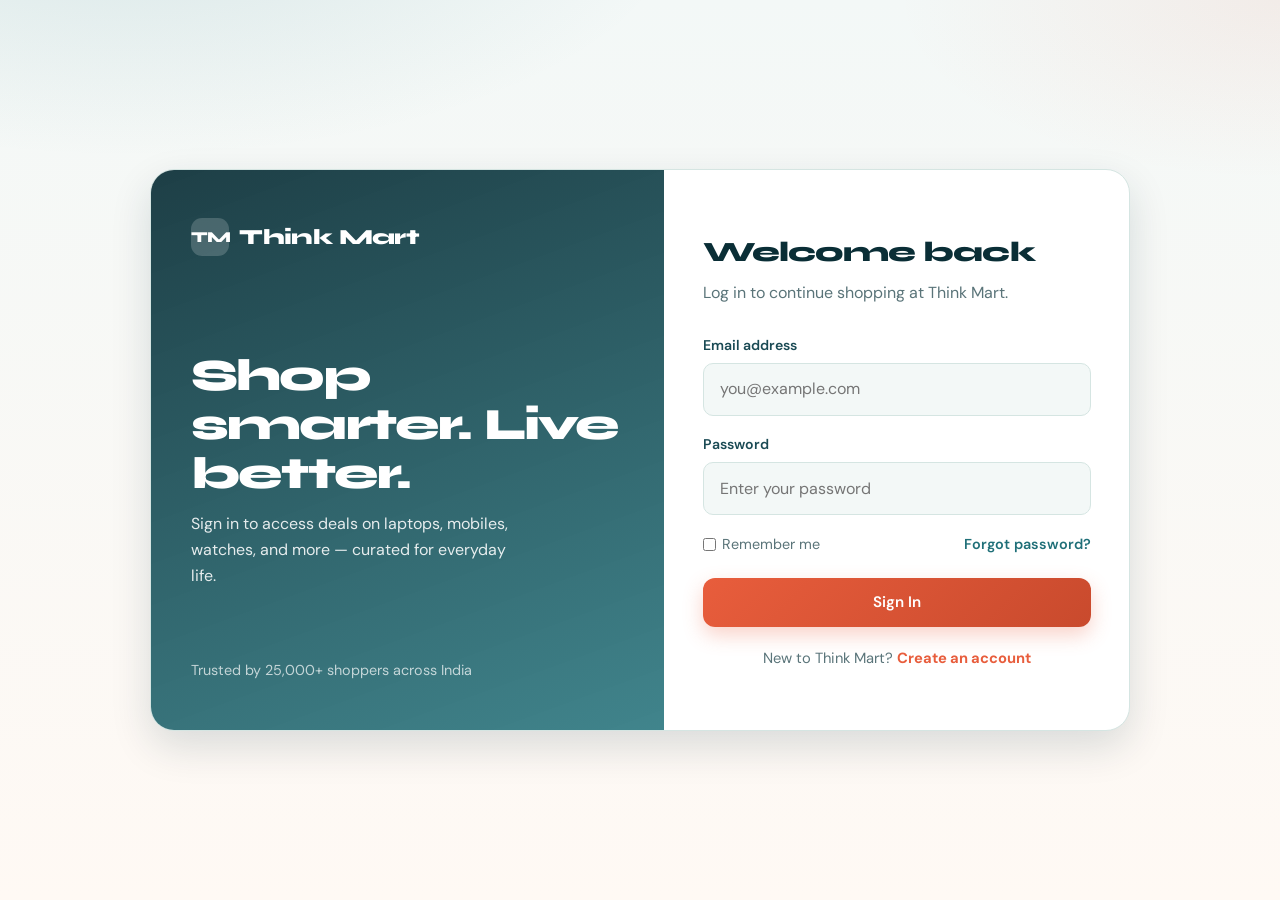
==== index.html @ 6e4559e9 "first commit" ====
<!DOCTYPE html>
<html lang="en">
<head>
  <meta charset="UTF-8" />
  <meta name="viewport" content="width=device-width, initial-scale=1.0" />
  <title>Login | Think Mart</title>
  <link rel="stylesheet" href="styles/style.css" />
</head>
<body>
  <main class="auth-page">
    <div class="auth-shell">
      <section class="auth-visual">
        <a class="brand" href="Home-Page.html">
          <span class="brand-mark">TM</span>
          Think Mart
        </a>
        <div>
          <h1>Shop smarter. Live better.</h1>
          <p>Sign in to access deals on laptops, mobiles, watches, and more — curated for everyday life.</p>
        </div>
        <p style="opacity:0.7;font-size:0.9rem;">Trusted by 25,000+ shoppers across India</p>
      </section>

      <section class="auth-form-wrap">
        <h2>Welcome back</h2>
        <p class="sub">Log in to continue shopping at Think Mart.</p>

        <form action="Home-Page.html" method="get">
          <div class="form-group">
            <label for="email">Email address</label>
            <input type="email" id="email" name="email" placeholder="you@example.com" required />
          </div>

          <div class="form-group">
            <label for="password">Password</label>
            <input type="password" id="password" name="password" placeholder="Enter your password" required />
          </div>

          <div class="form-row">
            <label><input type="checkbox" /> Remember me</label>
            <a href="#">Forgot password?</a>
          </div>

          <button type="submit" class="btn btn-primary btn-block">Sign In</button>
        </form>

        <p class="auth-switch">
          New to Think Mart?
          <a href="Register-Page.html">Create an account</a>
        </p>
      </section>
    </div>
  </main>
</body>
</html>
---- styles/style.css ----
/* ============================================
   Think Mart — Global Stylesheet
   ============================================ */

@import url('https://fonts.googleapis.com/css2?family=DM+Sans:ital,opsz,wght@0,9..40,400;0,9..40,500;0,9..40,600;0,9..40,700;1,9..40,400&family=Syne:wght@600;700;800&display=swap');

:root {
  --ink: #0a2e36;
  --ink-soft: #1a4a54;
  --teal: #1f6f78;
  --mint: #e8f4f2;
  --mist: #f3f8f7;
  --cream: #fff9f4;
  --coral: #e85d3c;
  --coral-dark: #c94a2d;
  --amber: #f0a04b;
  --gold: #e8b84a;
  --line: #d5e5e2;
  --muted: #5a7479;
  --white: #ffffff;
  --shadow: 0 10px 30px rgba(10, 46, 54, 0.08);
  --shadow-hover: 0 16px 40px rgba(10, 46, 54, 0.14);
  --radius: 16px;
  --radius-sm: 10px;
  --nav-h: 72px;
  --font-brand: 'Syne', sans-serif;
  --font-body: 'DM Sans', sans-serif;
  --max: 1180px;
}

*,
*::before,
*::after {
  box-sizing: border-box;
  margin: 0;
  padding: 0;
}

html {
  scroll-behavior: smooth;
}

body {
  font-family: var(--font-body);
  color: var(--ink);
  background:
    radial-gradient(ellipse 80% 50% at 10% -10%, rgba(31, 111, 120, 0.12), transparent 55%),
    radial-gradient(ellipse 60% 40% at 100% 0%, rgba(232, 93, 60, 0.08), transparent 50%),
    linear-gradient(180deg, var(--mist) 0%, var(--cream) 100%);
  background-attachment: fixed;
  min-height: 100vh;
  line-height: 1.6;
}

img {
  max-width: 100%;
  display: block;
}

a {
  color: inherit;
  text-decoration: none;
}

ul {
  list-style: none;
}

button,
input,
textarea,
select {
  font: inherit;
}

/* ---------- Layout ---------- */
.container {
  width: min(100% - 2.5rem, var(--max));
  margin-inline: auto;
}

.page {
  padding: 2.5rem 0 4rem;
}

.section-head {
  margin-bottom: 2rem;
}

.section-head h1,
.section-head h2 {
  font-family: var(--font-brand);
  font-weight: 800;
  letter-spacing: -0.03em;
  font-size: clamp(1.8rem, 3vw, 2.6rem);
  color: var(--ink);
}

.section-head p {
  color: var(--muted);
  margin-top: 0.4rem;
  max-width: 52ch;
}

/* ---------- Navbar ---------- */
.navbar {
  position: sticky;
  top: 0;
  z-index: 100;
  height: var(--nav-h);
  backdrop-filter: blur(14px);
  background: rgba(243, 248, 247, 0.88);
  border-bottom: 1px solid rgba(213, 229, 226, 0.9);
}

.nav-inner {
  height: 100%;
  display: flex;
  align-items: center;
  justify-content: space-between;
  gap: 1.5rem;
}

.brand {
  display: flex;
  align-items: center;
  gap: 0.65rem;
  font-family: var(--font-brand);
  font-weight: 800;
  font-size: 1.35rem;
  letter-spacing: -0.03em;
  color: var(--ink);
}

.brand-mark {
  width: 38px;
  height: 38px;
  border-radius: 11px;
  background: linear-gradient(145deg, var(--teal), var(--ink));
  color: var(--white);
  display: grid;
  place-items: center;
  font-size: 0.95rem;
  font-weight: 800;
  box-shadow: 0 6px 16px rgba(31, 111, 120, 0.28);
}

.nav-links {
  display: flex;
  align-items: center;
  gap: 0.35rem;
}

.nav-links a {
  padding: 0.55rem 0.9rem;
  border-radius: 999px;
  font-weight: 500;
  font-size: 0.95rem;
  color: var(--ink-soft);
  transition: background 0.2s, color 0.2s;
}

.nav-links a:hover,
.nav-links a.active {
  background: var(--mint);
  color: var(--teal);
}

.nav-actions {
  display: flex;
  align-items: center;
  gap: 0.6rem;
}

.cart-chip {
  display: inline-flex;
  align-items: center;
  gap: 0.4rem;
  padding: 0.5rem 0.9rem;
  border-radius: 999px;
  background: var(--white);
  border: 1px solid var(--line);
  font-weight: 600;
  font-size: 0.9rem;
  transition: box-shadow 0.2s, transform 0.2s;
}

.cart-chip:hover {
  box-shadow: var(--shadow);
  transform: translateY(-1px);
}

.cart-chip span {
  background: var(--coral);
  color: var(--white);
  font-size: 0.75rem;
  min-width: 1.35rem;
  height: 1.35rem;
  border-radius: 999px;
  display: grid;
  place-items: center;
}

.menu-toggle {
  display: none;
  width: 42px;
  height: 42px;
  border: 1px solid var(--line);
  border-radius: 10px;
  background: var(--white);
  cursor: pointer;
  align-items: center;
  justify-content: center;
  flex-direction: column;
  gap: 5px;
}

.menu-toggle span {
  width: 18px;
  height: 2px;
  background: var(--ink);
  border-radius: 2px;
}

/* ---------- Buttons ---------- */
.btn {
  display: inline-flex;
  align-items: center;
  justify-content: center;
  gap: 0.45rem;
  padding: 0.75rem 1.35rem;
  border-radius: 12px;
  border: none;
  cursor: pointer;
  font-weight: 600;
  font-size: 0.95rem;
  transition: transform 0.18s, box-shadow 0.18s, background 0.18s;
}

.btn:hover {
  transform: translateY(-2px);
}

.btn-primary {
  background: linear-gradient(135deg, var(--coral), var(--coral-dark));
  color: var(--white);
  box-shadow: 0 8px 20px rgba(232, 93, 60, 0.28);
}

.btn-primary:hover {
  box-shadow: 0 12px 28px rgba(232, 93, 60, 0.38);
}

.btn-secondary {
  background: var(--ink);
  color: var(--white);
}

.btn-outline {
  background: transparent;
  border: 1.5px solid var(--ink);
  color: var(--ink);
}

.btn-outline:hover {
  background: var(--ink);
  color: var(--white);
}

.btn-ghost {
  background: var(--mint);
  color: var(--teal);
}

.btn-block {
  width: 100%;
}

.btn-sm {
  padding: 0.55rem 0.95rem;
  font-size: 0.88rem;
}

/* ---------- Auth pages ---------- */
.auth-page {
  min-height: 100vh;
  display: grid;
  place-items: center;
  padding: 2rem 1.25rem;
}

.auth-shell {
  width: min(100%, 980px);
  display: grid;
  grid-template-columns: 1.05fr 0.95fr;
  background: var(--white);
  border-radius: 24px;
  overflow: hidden;
  box-shadow: var(--shadow-hover);
  border: 1px solid var(--line);
}

.auth-visual {
  background:
    linear-gradient(160deg, rgba(10, 46, 54, 0.92), rgba(31, 111, 120, 0.85)),
    url("data:image/svg+xml,%3Csvg width='60' height='60' viewBox='0 0 60 60' xmlns='http://www.w3.org/2000/svg'%3E%3Cg fill='none' fill-rule='evenodd'%3E%3Cg fill='%23ffffff' fill-opacity='0.06'%3E%3Cpath d='M36 34v-4h-2v4h-4v2h4v4h2v-4h4v-2h-4zm0-30V0h-2v4h-4v2h4v4h2V6h4V4h-4zM6 34v-4H4v4H0v2h4v4h2v-4h4v-2H6zM6 4V0H4v4H0v2h4v4h2V6h4V4H6z'/%3E%3C/g%3E%3C/g%3E%3C/svg%3E");
  color: var(--white);
  padding: 3rem 2.5rem;
  display: flex;
  flex-direction: column;
  justify-content: space-between;
  min-height: 560px;
}

.auth-visual .brand {
  color: var(--white);
}

.auth-visual .brand-mark {
  background: rgba(255, 255, 255, 0.18);
  box-shadow: none;
}

.auth-visual h1 {
  font-family: var(--font-brand);
  font-size: clamp(2rem, 3.5vw, 2.8rem);
  font-weight: 800;
  letter-spacing: -0.04em;
  line-height: 1.1;
  margin: 1.5rem 0 0.8rem;
}

.auth-visual p {
  opacity: 0.88;
  max-width: 30ch;
}

.auth-form-wrap {
  padding: 2.75rem 2.4rem;
  display: flex;
  flex-direction: column;
  justify-content: center;
}

.auth-form-wrap h2 {
  font-family: var(--font-brand);
  font-size: 1.75rem;
  font-weight: 800;
  letter-spacing: -0.03em;
  margin-bottom: 0.35rem;
}

.auth-form-wrap .sub {
  color: var(--muted);
  margin-bottom: 1.75rem;
}

.form-group {
  margin-bottom: 1.1rem;
}

.form-group label {
  display: block;
  font-weight: 600;
  font-size: 0.88rem;
  margin-bottom: 0.4rem;
  color: var(--ink-soft);
}

.form-group input,
.form-group textarea,
.form-group select {
  width: 100%;
  padding: 0.8rem 1rem;
  border: 1.5px solid var(--line);
  border-radius: var(--radius-sm);
  background: var(--mist);
  color: var(--ink);
  outline: none;
  transition: border-color 0.2s, box-shadow 0.2s, background 0.2s;
}

.form-group input:focus,
.form-group textarea:focus,
.form-group select:focus {
  border-color: var(--teal);
  background: var(--white);
  box-shadow: 0 0 0 4px rgba(31, 111, 120, 0.12);
}

.form-row {
  display: flex;
  justify-content: space-between;
  align-items: center;
  gap: 1rem;
  margin-bottom: 1.4rem;
  font-size: 0.9rem;
}

.form-row a {
  color: var(--teal);
  font-weight: 600;
}

.form-row label {
  display: flex;
  align-items: center;
  gap: 0.4rem;
  color: var(--muted);
}

.auth-switch {
  text-align: center;
  margin-top: 1.25rem;
  color: var(--muted);
  font-size: 0.92rem;
}

.auth-switch a {
  color: var(--coral);
  font-weight: 700;
}

/* ---------- Home ---------- */
.hero {
  display: grid;
  grid-template-columns: 1.1fr 0.9fr;
  gap: 2.5rem;
  align-items: center;
  padding: 3rem 0 2rem;
  min-height: calc(100vh - var(--nav-h) - 2rem);
}

.hero-copy .eyebrow {
  display: inline-block;
  font-weight: 700;
  font-size: 0.8rem;
  letter-spacing: 0.12em;
  text-transform: uppercase;
  color: var(--teal);
  margin-bottom: 0.9rem;
}

.hero-copy .brand-hero {
  font-family: var(--font-brand);
  font-size: clamp(3rem, 7vw, 5.2rem);
  font-weight: 800;
  letter-spacing: -0.05em;
  line-height: 0.95;
  color: var(--ink);
  margin-bottom: 0.85rem;
}

.hero-copy h1 {
  font-family: var(--font-brand);
  font-size: clamp(1.4rem, 2.5vw, 1.9rem);
  font-weight: 700;
  letter-spacing: -0.02em;
  color: var(--ink-soft);
  margin-bottom: 0.85rem;
}

.hero-copy p {
  color: var(--muted);
  max-width: 42ch;
  margin-bottom: 1.75rem;
  font-size: 1.05rem;
}

.hero-ctas {
  display: flex;
  flex-wrap: wrap;
  gap: 0.75rem;
}

.hero-visual {
  position: relative;
  border-radius: 28px;
  min-height: 420px;
  background:
    linear-gradient(145deg, rgba(10, 46, 54, 0.15), transparent 40%),
    linear-gradient(225deg, #1f6f78 0%, #0a2e36 55%, #e85d3c 140%);
  overflow: hidden;
  box-shadow: var(--shadow-hover);
}

.hero-visual::after {
  content: '';
  position: absolute;
  inset: 0;
  background:
    radial-gradient(circle at 70% 30%, rgba(255, 255, 255, 0.22), transparent 35%),
    repeating-linear-gradient(
      -18deg,
      transparent,
      transparent 18px,
      rgba(255, 255, 255, 0.04) 18px,
      rgba(255, 255, 255, 0.04) 19px
    );
}

.hero-float {
  position: absolute;
  z-index: 1;
  background: rgba(255, 255, 255, 0.95);
  border-radius: 16px;
  padding: 1rem 1.15rem;
  box-shadow: var(--shadow);
  animation: floatY 5s ease-in-out infinite;
}

.hero-float.one {
  top: 18%;
  left: 8%;
}

.hero-float.two {
  bottom: 16%;
  right: 10%;
  animation-delay: 1.2s;
}

.hero-float strong {
  display: block;
  font-family: var(--font-brand);
  font-size: 1.1rem;
}

.hero-float span {
  font-size: 0.85rem;
  color: var(--muted);
}

@keyframes floatY {
  0%, 100% { transform: translateY(0); }
  50% { transform: translateY(-10px); }
}

.category-strip {
  display: grid;
  grid-template-columns: repeat(4, 1fr);
  gap: 1rem;
  margin: 1rem 0 3rem;
}

.category-card {
  background: var(--white);
  border: 1px solid var(--line);
  border-radius: var(--radius);
  padding: 1.25rem;
  text-align: center;
  transition: transform 0.2s, box-shadow 0.2s;
}

.category-card:hover {
  transform: translateY(-4px);
  box-shadow: var(--shadow);
}

.category-icon {
  width: 52px;
  height: 52px;
  margin: 0 auto 0.75rem;
  border-radius: 14px;
  display: grid;
  place-items: center;
  font-size: 1.4rem;
  background: var(--mint);
  color: var(--teal);
  font-weight: 800;
  font-family: var(--font-brand);
}

.category-card h3 {
  font-family: var(--font-brand);
  font-size: 1.05rem;
  margin-bottom: 0.2rem;
}

.category-card p {
  font-size: 0.85rem;
  color: var(--muted);
}

.featured-grid {
  display: grid;
  grid-template-columns: repeat(3, 1fr);
  gap: 1.25rem;
}

/* ---------- Product cards ---------- */
.product-grid {
  display: grid;
  grid-template-columns: repeat(auto-fill, minmax(250px, 1fr));
  gap: 1.35rem;
}

.product-card {
  background: var(--white);
  border: 1px solid var(--line);
  border-radius: var(--radius);
  overflow: hidden;
  display: flex;
  flex-direction: column;
  transition: transform 0.22s, box-shadow 0.22s;
}

.product-card:hover {
  transform: translateY(-6px);
  box-shadow: var(--shadow-hover);
}

.product-media {
  position: relative;
  aspect-ratio: 4 / 3;
  background: linear-gradient(145deg, #dceceb, #b8d4d0);
  display: grid;
  place-items: center;
  overflow: hidden;
}

.product-media .emoji-fallback {
  font-size: 3.5rem;
  filter: grayscale(0.15);
}

.product-media img {
  width: 100%;
  height: 100%;
  object-fit: cover;
}

.badge-discount {
  position: absolute;
  top: 12px;
  left: 12px;
  background: var(--coral);
  color: var(--white);
  font-size: 0.75rem;
  font-weight: 700;
  padding: 0.3rem 0.55rem;
  border-radius: 8px;
}

.product-body {
  padding: 1.15rem 1.2rem 1.3rem;
  display: flex;
  flex-direction: column;
  flex: 1;
  gap: 0.45rem;
}

.product-cat {
  font-size: 0.75rem;
  font-weight: 700;
  letter-spacing: 0.06em;
  text-transform: uppercase;
  color: var(--teal);
}

.product-body h3 {
  font-family: var(--font-brand);
  font-size: 1.1rem;
  letter-spacing: -0.02em;
  line-height: 1.25;
}

.rating {
  display: flex;
  align-items: center;
  gap: 0.35rem;
  font-size: 0.88rem;
  color: var(--muted);
}

.stars {
  color: var(--gold);
  letter-spacing: 1px;
}

.price-row {
  display: flex;
  align-items: baseline;
  gap: 0.5rem;
  margin-top: auto;
  padding-top: 0.35rem;
}

.price {
  font-family: var(--font-brand);
  font-weight: 800;
  font-size: 1.25rem;
  color: var(--ink);
}

.price-old {
  color: var(--muted);
  text-decoration: line-through;
  font-size: 0.9rem;
}

.product-body .btn {
  margin-top: 0.75rem;
}

.toolbar {
  display: flex;
  flex-wrap: wrap;
  gap: 0.75rem;
  align-items: center;
  justify-content: space-between;
  margin-bottom: 1.75rem;
}

.filters {
  display: flex;
  flex-wrap: wrap;
  gap: 0.5rem;
}

.filter-btn {
  padding: 0.5rem 0.95rem;
  border-radius: 999px;
  border: 1.5px solid var(--line);
  background: var(--white);
  color: var(--ink-soft);
  font-weight: 600;
  font-size: 0.88rem;
  cursor: pointer;
  transition: all 0.18s;
}

.filter-btn:hover,
.filter-btn.active {
  background: var(--ink);
  border-color: var(--ink);
  color: var(--white);
}

.search-box {
  display: flex;
  align-items: center;
  gap: 0.5rem;
  background: var(--white);
  border: 1.5px solid var(--line);
  border-radius: 12px;
  padding: 0.55rem 0.9rem;
  min-width: min(100%, 260px);
}

.search-box input {
  border: none;
  outline: none;
  background: transparent;
  width: 100%;
}

/* ---------- Cart ---------- */
.cart-layout {
  display: grid;
  grid-template-columns: 1.5fr 0.9fr;
  gap: 1.5rem;
  align-items: start;
}

.cart-list {
  display: flex;
  flex-direction: column;
  gap: 1rem;
}

.cart-item {
  background: var(--white);
  border: 1px solid var(--line);
  border-radius: var(--radius);
  padding: 1.15rem;
  display: grid;
  grid-template-columns: 88px 1fr auto;
  gap: 1rem;
  align-items: center;
  box-shadow: var(--shadow);
}

.cart-thumb {
  width: 88px;
  height: 88px;
  border-radius: 12px;
  background: linear-gradient(145deg, #dceceb, #b8d4d0);
  display: grid;
  place-items: center;
  font-size: 2rem;
}

.cart-info h3 {
  font-family: var(--font-brand);
  font-size: 1.05rem;
  margin-bottom: 0.2rem;
}

.cart-info .meta {
  color: var(--muted);
  font-size: 0.88rem;
}

.qty-control {
  display: inline-flex;
  align-items: center;
  gap: 0.35rem;
  margin-top: 0.65rem;
  background: var(--mist);
  border-radius: 10px;
  padding: 0.25rem;
}

.qty-control button {
  width: 30px;
  height: 30px;
  border: none;
  border-radius: 8px;
  background: var(--white);
  cursor: pointer;
  font-weight: 700;
  color: var(--ink);
  box-shadow: 0 1px 3px rgba(0, 0, 0, 0.06);
}

.qty-control span {
  min-width: 1.5rem;
  text-align: center;
  font-weight: 700;
}

.cart-price {
  text-align: right;
}

.cart-price .amount {
  font-family: var(--font-brand);
  font-weight: 800;
  font-size: 1.15rem;
}

.remove-link {
  display: inline-block;
  margin-top: 0.45rem;
  color: var(--coral);
  font-size: 0.85rem;
  font-weight: 600;
  background: none;
  border: none;
  cursor: pointer;
}

.summary-card {
  background: var(--white);
  border: 1px solid var(--line);
  border-radius: var(--radius);
  padding: 1.5rem;
  box-shadow: var(--shadow);
  position: sticky;
  top: calc(var(--nav-h) + 1rem);
}

.summary-card h2 {
  font-family: var(--font-brand);
  font-size: 1.35rem;
  margin-bottom: 1.1rem;
}

.summary-row {
  display: flex;
  justify-content: space-between;
  margin-bottom: 0.7rem;
  color: var(--muted);
}

.summary-row.total {
  margin-top: 0.9rem;
  padding-top: 0.9rem;
  border-top: 1.5px dashed var(--line);
  color: var(--ink);
  font-weight: 700;
  font-size: 1.1rem;
}

.summary-card .btn {
  margin-top: 1.15rem;
}

.promo-note {
  margin-top: 1rem;
  font-size: 0.85rem;
  color: var(--teal);
  background: var(--mint);
  padding: 0.75rem 0.9rem;
  border-radius: 10px;
}

/* ---------- About ---------- */
.about-hero {
  display: grid;
  grid-template-columns: 1.1fr 0.9fr;
  gap: 2rem;
  align-items: center;
  margin-bottom: 3rem;
}

.about-panel {
  border-radius: 24px;
  min-height: 320px;
  background:
    linear-gradient(145deg, rgba(31, 111, 120, 0.9), rgba(10, 46, 54, 0.95)),
    repeating-linear-gradient(
      45deg,
      transparent,
      transparent 12px,
      rgba(255, 255, 255, 0.04) 12px,
      rgba(255, 255, 255, 0.04) 13px
    );
  color: var(--white);
  padding: 2.25rem;
  display: flex;
  flex-direction: column;
  justify-content: flex-end;
  box-shadow: var(--shadow-hover);
}

.about-panel h2 {
  font-family: var(--font-brand);
  font-size: 1.8rem;
  letter-spacing: -0.03em;
  margin-bottom: 0.5rem;
}

.mission-grid {
  display: grid;
  grid-template-columns: repeat(3, 1fr);
  gap: 1.15rem;
  margin-bottom: 3rem;
}

.mission-card {
  background: var(--white);
  border: 1px solid var(--line);
  border-radius: var(--radius);
  padding: 1.5rem;
  box-shadow: var(--shadow);
}

.mission-card .num {
  font-family: var(--font-brand);
  font-weight: 800;
  color: var(--coral);
  font-size: 1.1rem;
  margin-bottom: 0.5rem;
}

.mission-card h3 {
  font-family: var(--font-brand);
  margin-bottom: 0.4rem;
}

.mission-card p {
  color: var(--muted);
  font-size: 0.95rem;
}

.team-grid {
  display: grid;
  grid-template-columns: repeat(4, 1fr);
  gap: 1.15rem;
  margin-bottom: 3rem;
}

.team-card {
  background: var(--white);
  border: 1px solid var(--line);
  border-radius: var(--radius);
  padding: 1.35rem 1.1rem;
  text-align: center;
  transition: transform 0.2s, box-shadow 0.2s;
}

.team-card:hover {
  transform: translateY(-4px);
  box-shadow: var(--shadow);
}

.avatar {
  width: 72px;
  height: 72px;
  border-radius: 50%;
  margin: 0 auto 0.85rem;
  display: grid;
  place-items: center;
  font-family: var(--font-brand);
  font-weight: 800;
  font-size: 1.25rem;
  color: var(--white);
  background: linear-gradient(145deg, var(--teal), var(--ink));
}

.team-card h3 {
  font-family: var(--font-brand);
  font-size: 1.05rem;
}

.team-card p {
  color: var(--muted);
  font-size: 0.88rem;
}

.trust-row {
  display: grid;
  grid-template-columns: repeat(4, 1fr);
  gap: 1rem;
}

.trust-badge {
  background: var(--mint);
  border-radius: var(--radius);
  padding: 1.25rem 1rem;
  text-align: center;
  border: 1px solid var(--line);
}

.trust-badge strong {
  display: block;
  font-family: var(--font-brand);
  font-size: 1.05rem;
  margin-bottom: 0.25rem;
}

.trust-badge span {
  font-size: 0.88rem;
  color: var(--muted);
}

/* ---------- Contact ---------- */
.contact-layout {
  display: grid;
  grid-template-columns: 1.1fr 0.9fr;
  gap: 1.5rem;
  align-items: start;
}

.contact-form,
.contact-info {
  background: var(--white);
  border: 1px solid var(--line);
  border-radius: var(--radius);
  padding: 1.75rem;
  box-shadow: var(--shadow);
}

.contact-form h2,
.contact-info h2 {
  font-family: var(--font-brand);
  font-size: 1.4rem;
  margin-bottom: 1.15rem;
}

.contact-form textarea {
  min-height: 140px;
  resize: vertical;
}

.info-block {
  display: flex;
  gap: 0.9rem;
  margin-bottom: 1.25rem;
}

.info-icon {
  width: 44px;
  height: 44px;
  border-radius: 12px;
  background: var(--mint);
  color: var(--teal);
  display: grid;
  place-items: center;
  font-weight: 800;
  flex-shrink: 0;
}

.info-block h3 {
  font-size: 0.95rem;
  margin-bottom: 0.15rem;
}

.info-block p {
  color: var(--muted);
  font-size: 0.92rem;
}

.social-links {
  display: flex;
  flex-wrap: wrap;
  gap: 0.55rem;
  margin-top: 0.5rem;
}

.social-links a {
  padding: 0.55rem 0.95rem;
  border-radius: 10px;
  background: var(--mist);
  border: 1px solid var(--line);
  font-weight: 600;
  font-size: 0.88rem;
  transition: background 0.18s, color 0.18s;
}

.social-links a:hover {
  background: var(--ink);
  color: var(--white);
  border-color: var(--ink);
}

.map-placeholder {
  margin-top: 1.25rem;
  height: 160px;
  border-radius: 14px;
  background:
    linear-gradient(135deg, rgba(31, 111, 120, 0.15), rgba(232, 93, 60, 0.12)),
    repeating-linear-gradient(
      90deg,
      transparent,
      transparent 20px,
      rgba(10, 46, 54, 0.04) 20px,
      rgba(10, 46, 54, 0.04) 21px
    );
  display: grid;
  place-items: center;
  color: var(--muted);
  font-weight: 600;
  border: 1px dashed var(--line);
}

/* ---------- Footer ---------- */
.footer {
  margin-top: 2rem;
  background: var(--ink);
  color: rgba(255, 255, 255, 0.82);
  padding: 2.75rem 0 1.5rem;
}

.footer-grid {
  display: grid;
  grid-template-columns: 1.4fr 1fr 1fr 1fr;
  gap: 2rem;
  margin-bottom: 2rem;
}

.footer .brand {
  color: var(--white);
  margin-bottom: 0.75rem;
}

.footer .brand-mark {
  background: rgba(255, 255, 255, 0.15);
  box-shadow: none;
}

.footer p {
  font-size: 0.92rem;
  max-width: 32ch;
  opacity: 0.8;
}

.footer h4 {
  font-family: var(--font-brand);
  color: var(--white);
  margin-bottom: 0.85rem;
}

.footer a {
  display: block;
  margin-bottom: 0.45rem;
  font-size: 0.92rem;
  opacity: 0.8;
  transition: opacity 0.15s;
}

.footer a:hover {
  opacity: 1;
}

.footer-bottom {
  border-top: 1px solid rgba(255, 255, 255, 0.12);
  padding-top: 1.15rem;
  display: flex;
  justify-content: space-between;
  flex-wrap: wrap;
  gap: 0.75rem;
  font-size: 0.85rem;
  opacity: 0.7;
}

/* ---------- Utilities ---------- */
.empty-state {
  text-align: center;
  padding: 3rem 1.5rem;
  background: var(--white);
  border: 1px dashed var(--line);
  border-radius: var(--radius);
}

.empty-state h3 {
  font-family: var(--font-brand);
  margin-bottom: 0.4rem;
}

.empty-state p {
  color: var(--muted);
  margin-bottom: 1.1rem;
}

/* ---------- Responsive ---------- */
@media (max-width: 960px) {
  .auth-shell,
  .hero,
  .about-hero,
  .cart-layout,
  .contact-layout {
    grid-template-columns: 1fr;
  }

  .auth-visual {
    min-height: 240px;
  }

  .category-strip,
  .featured-grid,
  .mission-grid,
  .team-grid,
  .trust-row,
  .footer-grid {
    grid-template-columns: repeat(2, 1fr);
  }

  .hero {
    min-height: auto;
    padding-top: 2rem;
  }

  .hero-visual {
    min-height: 300px;
  }
}

@media (max-width: 720px) {
  .menu-toggle {
    display: inline-flex;
  }

  .nav-links {
    display: none;
    position: absolute;
    top: var(--nav-h);
    left: 0;
    right: 0;
    background: rgba(243, 248, 247, 0.98);
    border-bottom: 1px solid var(--line);
    flex-direction: column;
    padding: 0.75rem;
    gap: 0.25rem;
  }

  .nav-links.open {
    display: flex;
  }

  .nav-links a {
    width: 100%;
  }

  .nav-actions .btn {
    display: none;
  }

  .category-strip,
  .featured-grid,
  .mission-grid,
  .team-grid,
  .trust-row,
  .footer-grid {
    grid-template-columns: 1fr;
  }

  .cart-item {
    grid-template-columns: 72px 1fr;
  }

  .cart-price {
    grid-column: 1 / -1;
    text-align: left;
    display: flex;
    justify-content: space-between;
    align-items: center;
  }
}
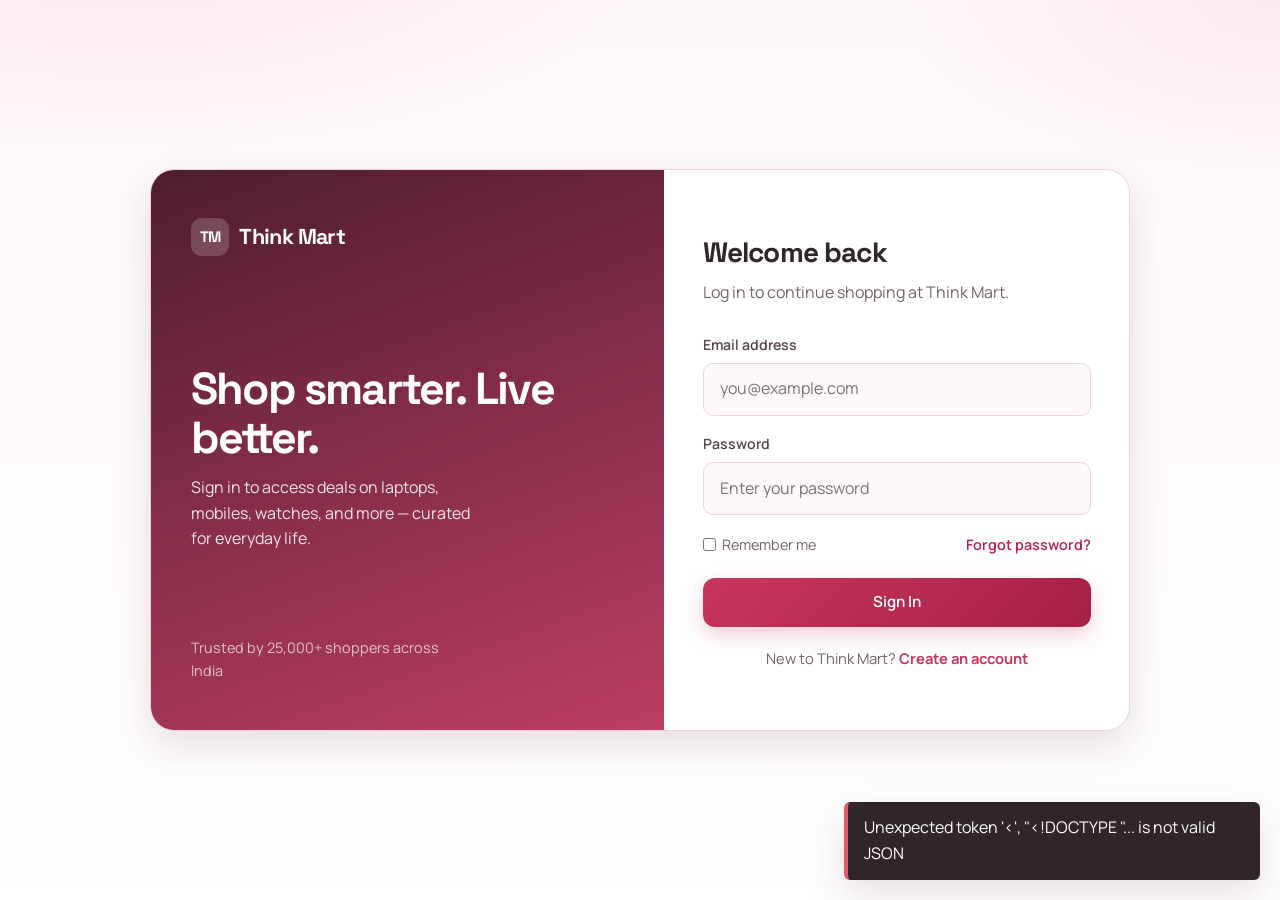
==== commit 3a4b758a: "update folder" ====
--- a/index.html
+++ b/index.html
@@ -25,7 +25,7 @@
         <h2>Welcome back</h2>
         <p class="sub">Log in to continue shopping at Think Mart.</p>
 
-        <form action="Home-Page.html" method="get">
+        <form action="Home-Page.html" method="get" data-login-form>
           <div class="form-group">
             <label for="email">Email address</label>
             <input type="email" id="email" name="email" placeholder="you@example.com" required />
@@ -51,5 +51,6 @@
       </section>
     </div>
   </main>
+  <script src="app.js" defer></script>
 </body>
 </html>
--- a/styles/style.css
+++ b/styles/style.css
@@ -2,29 +2,29 @@
    Think Mart — Global Stylesheet
    ============================================ */
 
-@import url('https://fonts.googleapis.com/css2?family=DM+Sans:ital,opsz,wght@0,9..40,400;0,9..40,500;0,9..40,600;0,9..40,700;1,9..40,400&family=Syne:wght@600;700;800&display=swap');
+@import url('https://fonts.googleapis.com/css2?family=Manrope:wght@400;500;600;700;800&family=Space+Grotesk:wght@500;600;700&display=swap');
 
 :root {
-  --ink: #0a2e36;
-  --ink-soft: #1a4a54;
-  --teal: #1f6f78;
-  --mint: #e8f4f2;
-  --mist: #f3f8f7;
-  --cream: #fff9f4;
-  --coral: #e85d3c;
-  --coral-dark: #c94a2d;
-  --amber: #f0a04b;
-  --gold: #e8b84a;
-  --line: #d5e5e2;
-  --muted: #5a7479;
+  --ink: #30252a;
+  --ink-soft: #55434a;
+  --teal: #b4234d;
+  --mint: #fbe9ef;
+  --mist: #fff8fa;
+  --cream: #ffffff;
+  --coral: #c7375d;
+  --coral-dark: #a61f45;
+  --amber: #d18a3d;
+  --gold: #c58a38;
+  --line: #edd4dc;
+  --muted: #71646a;
   --white: #ffffff;
-  --shadow: 0 10px 30px rgba(10, 46, 54, 0.08);
-  --shadow-hover: 0 16px 40px rgba(10, 46, 54, 0.14);
+  --shadow: 0 10px 30px rgba(91, 30, 52, 0.08);
+  --shadow-hover: 0 16px 40px rgba(91, 30, 52, 0.14);
   --radius: 16px;
   --radius-sm: 10px;
   --nav-h: 72px;
-  --font-brand: 'Syne', sans-serif;
-  --font-body: 'DM Sans', sans-serif;
+  --font-brand: 'Space Grotesk', sans-serif;
+  --font-body: 'Manrope', sans-serif;
   --max: 1180px;
 }
 
@@ -44,8 +44,8 @@
   font-family: var(--font-body);
   color: var(--ink);
   background:
-    radial-gradient(ellipse 80% 50% at 10% -10%, rgba(31, 111, 120, 0.12), transparent 55%),
-    radial-gradient(ellipse 60% 40% at 100% 0%, rgba(232, 93, 60, 0.08), transparent 50%),
+    radial-gradient(ellipse 80% 50% at 10% -10%, rgba(196, 55, 93, 0.10), transparent 55%),
+    radial-gradient(ellipse 60% 40% at 100% 0%, rgba(180, 35, 77, 0.07), transparent 50%),
     linear-gradient(180deg, var(--mist) 0%, var(--cream) 100%);
   background-attachment: fixed;
   min-height: 100vh;
@@ -109,8 +109,8 @@
   z-index: 100;
   height: var(--nav-h);
   backdrop-filter: blur(14px);
-  background: rgba(243, 248, 247, 0.88);
-  border-bottom: 1px solid rgba(213, 229, 226, 0.9);
+  background: rgba(255, 248, 250, 0.9);
+  border-bottom: 1px solid rgba(237, 212, 220, 0.9);
 }
 
 .nav-inner {
@@ -136,13 +136,13 @@
   width: 38px;
   height: 38px;
   border-radius: 11px;
-  background: linear-gradient(145deg, var(--teal), var(--ink));
+  background: linear-gradient(145deg, var(--coral), var(--coral-dark));
   color: var(--white);
   display: grid;
   place-items: center;
   font-size: 0.95rem;
   font-weight: 800;
-  box-shadow: 0 6px 16px rgba(31, 111, 120, 0.28);
+  box-shadow: 0 6px 16px rgba(180, 35, 77, 0.24);
 }
 
 .nav-links {
@@ -244,11 +244,11 @@
 .btn-primary {
   background: linear-gradient(135deg, var(--coral), var(--coral-dark));
   color: var(--white);
-  box-shadow: 0 8px 20px rgba(232, 93, 60, 0.28);
+  box-shadow: 0 8px 20px rgba(199, 55, 93, 0.25);
 }
 
 .btn-primary:hover {
-  box-shadow: 0 12px 28px rgba(232, 93, 60, 0.38);
+  box-shadow: 0 12px 28px rgba(199, 55, 93, 0.34);
 }
 
 .btn-secondary {
@@ -302,7 +302,7 @@
 
 .auth-visual {
   background:
-    linear-gradient(160deg, rgba(10, 46, 54, 0.92), rgba(31, 111, 120, 0.85)),
+    linear-gradient(160deg, rgba(71, 20, 39, 0.96), rgba(181, 35, 77, 0.88)),
     url("data:image/svg+xml,%3Csvg width='60' height='60' viewBox='0 0 60 60' xmlns='http://www.w3.org/2000/svg'%3E%3Cg fill='none' fill-rule='evenodd'%3E%3Cg fill='%23ffffff' fill-opacity='0.06'%3E%3Cpath d='M36 34v-4h-2v4h-4v2h4v4h2v-4h4v-2h-4zm0-30V0h-2v4h-4v2h4v4h2V6h4V4h-4zM6 34v-4H4v4H0v2h4v4h2v-4h4v-2H6zM6 4V0H4v4H0v2h4v4h2V6h4V4H6z'/%3E%3C/g%3E%3C/g%3E%3C/svg%3E");
   color: var(--white);
   padding: 3rem 2.5rem;
@@ -385,7 +385,7 @@
 .form-group select:focus {
   border-color: var(--teal);
   background: var(--white);
-  box-shadow: 0 0 0 4px rgba(31, 111, 120, 0.12);
+  box-shadow: 0 0 0 4px rgba(180, 35, 77, 0.12);
 }
 
 .form-row {
@@ -478,8 +478,8 @@
   border-radius: 28px;
   min-height: 420px;
   background:
-    linear-gradient(145deg, rgba(10, 46, 54, 0.15), transparent 40%),
-    linear-gradient(225deg, #1f6f78 0%, #0a2e36 55%, #e85d3c 140%);
+    linear-gradient(145deg, rgba(71, 20, 39, 0.12), transparent 40%),
+    linear-gradient(225deg, #c7375d 0%, #7c1838 58%, #f3b4c4 145%);
   overflow: hidden;
   box-shadow: var(--shadow-hover);
 }
@@ -612,22 +612,24 @@
 
 .product-media {
   position: relative;
-  aspect-ratio: 4 / 3;
-  background: linear-gradient(145deg, #dceceb, #b8d4d0);
+  aspect-ratio: 1 / 1;
+  max-height: 320px;
+  background: linear-gradient(145deg, #fff0f4, #eab9c7);
   display: grid;
   place-items: center;
   overflow: hidden;
-}
-
-.product-media .emoji-fallback {
-  font-size: 3.5rem;
-  filter: grayscale(0.15);
 }
 
 .product-media img {
   width: 100%;
   height: 100%;
   object-fit: cover;
+  object-position: center;
+  transition: transform 0.35s ease;
+}
+
+.product-card:hover .product-media img {
+  transform: scale(1.035);
 }
 
 .badge-discount {
@@ -775,20 +777,24 @@
   border-radius: var(--radius);
   padding: 1.15rem;
   display: grid;
-  grid-template-columns: 88px 1fr auto;
+  grid-template-columns: 104px 1fr auto;
   gap: 1rem;
   align-items: center;
   box-shadow: var(--shadow);
 }
 
 .cart-thumb {
-  width: 88px;
-  height: 88px;
+  width: 104px;
+  height: 104px;
   border-radius: 12px;
-  background: linear-gradient(145deg, #dceceb, #b8d4d0);
-  display: grid;
-  place-items: center;
-  font-size: 2rem;
+  background: linear-gradient(145deg, #fff0f4, #eab9c7);
+  overflow: hidden;
+}
+
+.cart-thumb img {
+  width: 100%;
+  height: 100%;
+  object-fit: cover;
 }
 
 .cart-info h3 {
@@ -909,7 +915,7 @@
   border-radius: 24px;
   min-height: 320px;
   background:
-    linear-gradient(145deg, rgba(31, 111, 120, 0.9), rgba(10, 46, 54, 0.95)),
+    linear-gradient(145deg, rgba(192, 49, 87, 0.92), rgba(91, 24, 48, 0.96)),
     repeating-linear-gradient(
       45deg,
       transparent,
@@ -1121,13 +1127,13 @@
   height: 160px;
   border-radius: 14px;
   background:
-    linear-gradient(135deg, rgba(31, 111, 120, 0.15), rgba(232, 93, 60, 0.12)),
+    linear-gradient(135deg, rgba(196, 55, 93, 0.15), rgba(232, 139, 165, 0.12)),
     repeating-linear-gradient(
       90deg,
       transparent,
       transparent 20px,
-      rgba(10, 46, 54, 0.04) 20px,
-      rgba(10, 46, 54, 0.04) 21px
+      rgba(91, 30, 52, 0.04) 20px,
+      rgba(91, 30, 52, 0.04) 21px
     );
   display: grid;
   place-items: center;
@@ -1213,6 +1219,39 @@
 .empty-state p {
   color: var(--muted);
   margin-bottom: 1.1rem;
+}
+
+.site-toast {
+  position: fixed;
+  z-index: 200;
+  right: 1.25rem;
+  bottom: 1.25rem;
+  max-width: min(26rem, calc(100vw - 2.5rem));
+  padding: 0.85rem 1rem;
+  color: var(--white);
+  background: var(--ink);
+  border-left: 4px solid var(--coral);
+  border-radius: 6px;
+  box-shadow: var(--shadow-hover);
+  opacity: 0;
+  transform: translateY(8px);
+  transition: opacity 0.2s ease, transform 0.2s ease;
+  pointer-events: none;
+}
+
+.site-toast.is-visible {
+  opacity: 1;
+  transform: translateY(0);
+}
+
+.site-toast.is-error {
+  border-left-color: #e55b65;
+}
+
+.btn:disabled {
+  opacity: 0.5;
+  cursor: not-allowed;
+  transform: none;
 }
 
 /* ---------- Responsive ---------- */
@@ -1259,7 +1298,7 @@
     top: var(--nav-h);
     left: 0;
     right: 0;
-    background: rgba(243, 248, 247, 0.98);
+    background: rgba(255, 248, 250, 0.98);
     border-bottom: 1px solid var(--line);
     flex-direction: column;
     padding: 0.75rem;
@@ -1288,7 +1327,12 @@
   }
 
   .cart-item {
-    grid-template-columns: 72px 1fr;
+    grid-template-columns: 84px 1fr;
+  }
+
+  .cart-thumb {
+    width: 84px;
+    height: 84px;
   }
 
   .cart-price {
